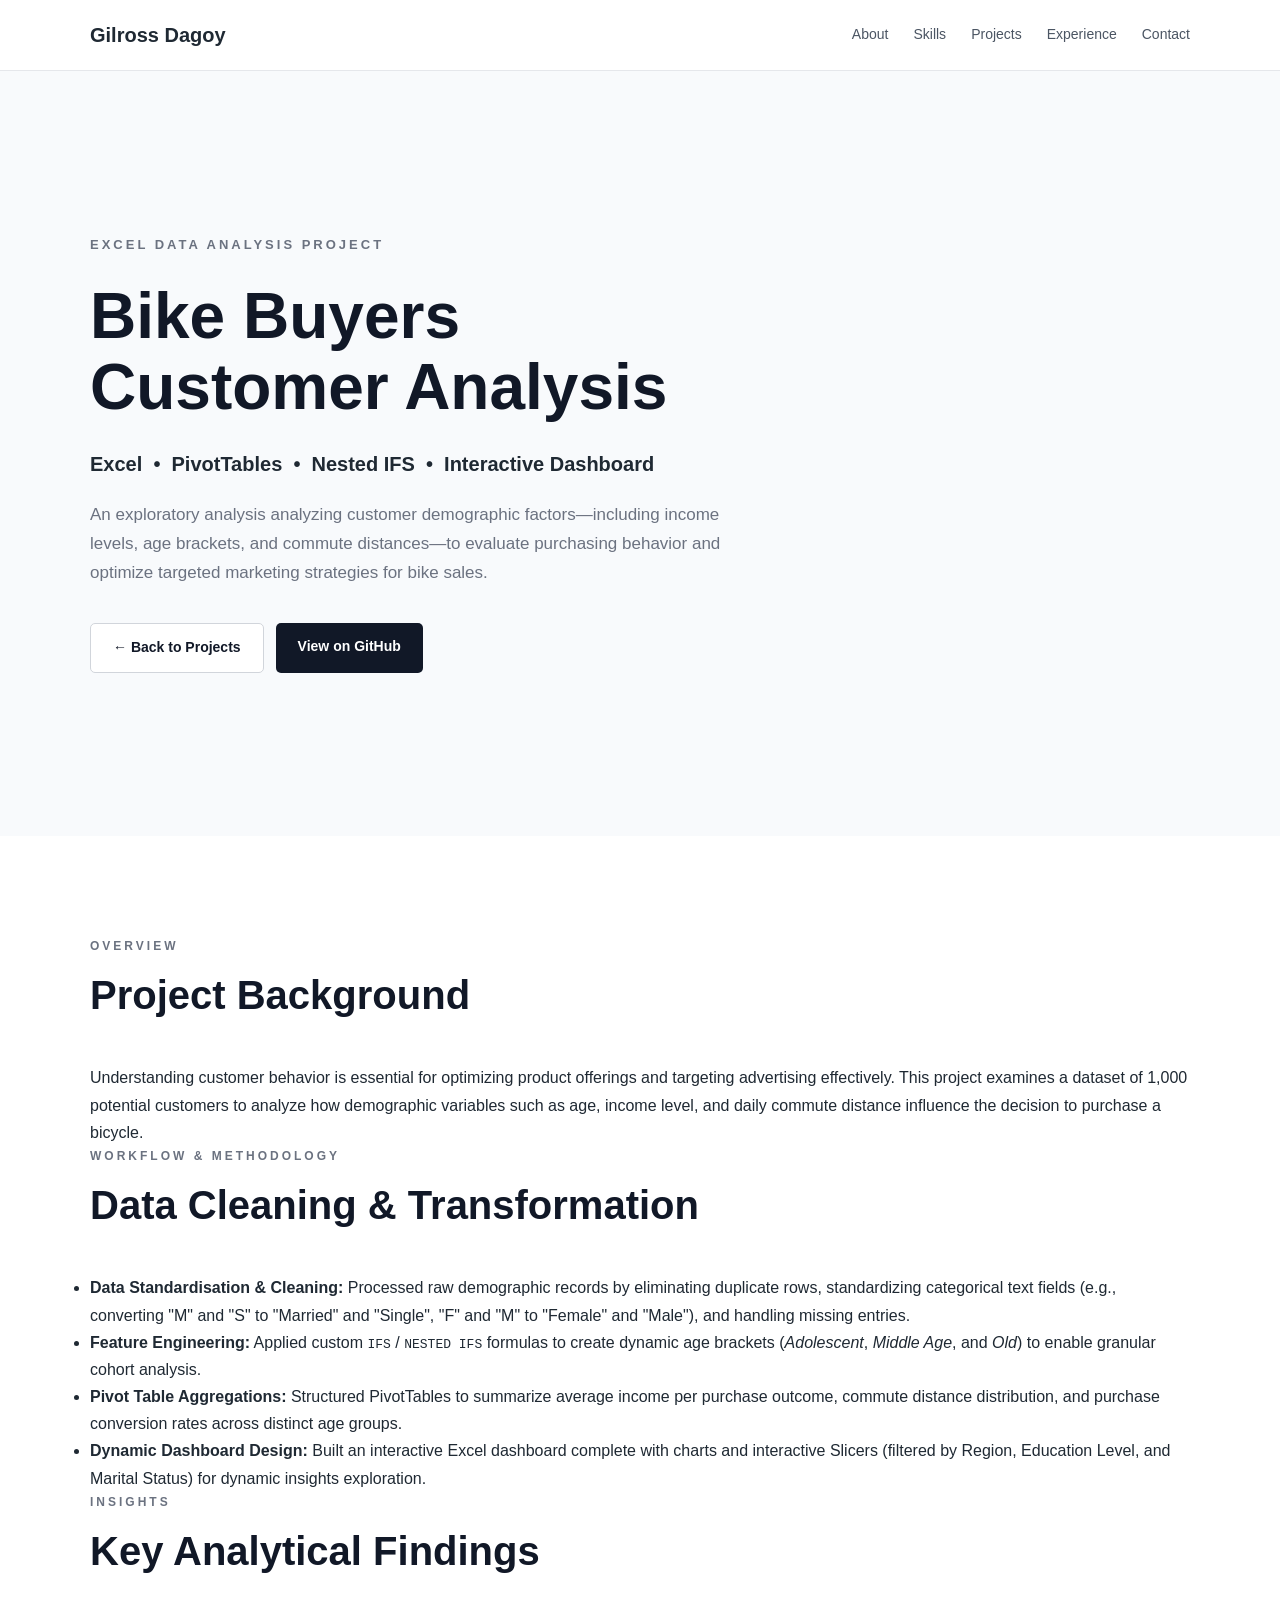
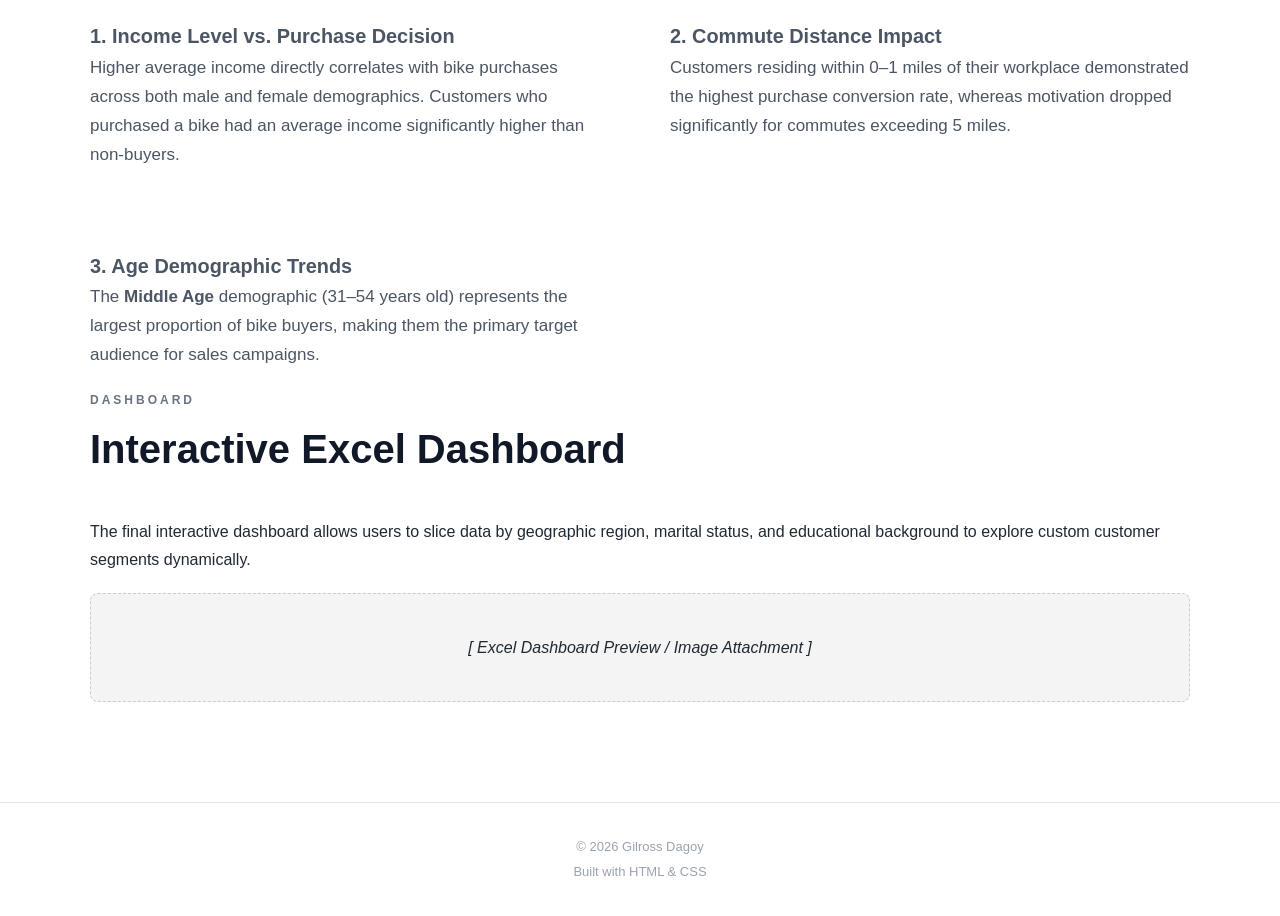
==== projects/bike-buyers-analysis.html @ 8c6fba1f "Add bike buyers analysis project HTML file This HTML file presents a comprehensive analysis of bike " ====
<!DOCTYPE html>
<html lang="en">

<head>
    <meta charset="UTF-8">
    <meta name="viewport" content="width=device-width, initial-scale=1.0">
    <meta name="description" content="Bike Buyers Customer Analysis Project by Gilross Dagoy - Excel Data Analytics Portfolio">
    <title>Bike Buyers Customer Analysis | Gilross Dagoy</title>
    <link rel="stylesheet" href="../style.css">
</head>

<body>

<!-- =========================
     NAVIGATION
========================= -->
<nav>
    <div class="nav-container">
        <a href="../index.html" class="logo">
            Gilross Dagoy
        </a>
        <div class="nav-links">
            <a href="../index.html#about">About</a>
            <a href="../index.html#skills">Skills</a>
            <a href="../index.html#projects">Projects</a>
            <a href="../index.html#experience">Experience</a>
            <a href="../index.html#contact">Contact</a>
        </div>
    </div>
</nav>

<!-- =========================
     PROJECT HEADER
========================= -->
<header class="hero">
    <div class="hero-content">
        <p class="eyebrow">EXCEL DATA ANALYSIS PROJECT</p>
        <h1>Bike Buyers <span>Customer Analysis</span></h1>
        <p class="hero-subtitle">Excel &nbsp;•&nbsp; PivotTables &nbsp;•&nbsp; Nested IFS &nbsp;•&nbsp; Interactive Dashboard</p>
        <p class="hero-description">
            An exploratory analysis analyzing customer demographic factors—including income levels, age brackets, and commute distances—to evaluate purchasing behavior and optimize targeted marketing strategies for bike sales.
        </p>
        <div class="hero-buttons">
            <a href="../index.html#projects" class="btn secondary-btn">← Back to Projects</a>
            <a href="https://github.com/gilrossd/portfolio" target="_blank" class="btn primary-btn">View on GitHub</a>
        </div>
    </div>
</header>

<!-- =========================
     PROJECT DETAILS
========================= -->
<section id="project-details">
    <div class="container">

        <!-- Overview Section -->
        <div class="detail-block">
            <p class="section-label">OVERVIEW</p>
            <h2>Project Background</h2>
            <p>
                Understanding customer behavior is essential for optimizing product offerings and targeting advertising effectively. This project examines a dataset of 1,000 potential customers to analyze how demographic variables such as age, income level, and daily commute distance influence the decision to purchase a bicycle.
            </p>
        </div>

        <!-- Technical Process Section -->
        <div class="detail-block">
            <p class="section-label">WORKFLOW & METHODOLOGY</p>
            <h2>Data Cleaning & Transformation</h2>
            <ul>
                <li><strong>Data Standardisation & Cleaning:</strong> Processed raw demographic records by eliminating duplicate rows, standardizing categorical text fields (e.g., converting "M" and "S" to "Married" and "Single", "F" and "M" to "Female" and "Male"), and handling missing entries.</li>
                <li><strong>Feature Engineering:</strong> Applied custom <code>IFS</code> / <code>NESTED IFS</code> formulas to create dynamic age brackets (<em>Adolescent</em>, <em>Middle Age</em>, and <em>Old</em>) to enable granular cohort analysis.</li>
                <li><strong>Pivot Table Aggregations:</strong> Structured PivotTables to summarize average income per purchase outcome, commute distance distribution, and purchase conversion rates across distinct age groups.</li>
                <li><strong>Dynamic Dashboard Design:</strong> Built an interactive Excel dashboard complete with charts and interactive Slicers (filtered by Region, Education Level, and Marital Status) for dynamic insights exploration.</li>
            </ul>
        </div>

        <!-- Key Findings Section -->
        <div class="detail-block">
            <p class="section-label">INSIGHTS</p>
            <h2>Key Analytical Findings</h2>
            <div class="about-grid">
                <div>
                    <h3>1. Income Level vs. Purchase Decision</h3>
                    <p>
                        Higher average income directly correlates with bike purchases across both male and female demographics. Customers who purchased a bike had an average income significantly higher than non-buyers.
                    </p>
                </div>
                <div>
                    <h3>2. Commute Distance Impact</h3>
                    <p>
                        Customers residing within 0–1 miles of their workplace demonstrated the highest purchase conversion rate, whereas motivation dropped significantly for commutes exceeding 5 miles.
                    </p>
                </div>
                <div>
                    <h3>3. Age Demographic Trends</h3>
                    <p>
                        The <strong>Middle Age</strong> demographic (31–54 years old) represents the largest proportion of bike buyers, making them the primary target audience for sales campaigns.
                    </p>
                </div>
            </div>
        </div>

        <!-- Visual / Deliverables Placeholder -->
        <div class="detail-block">
            <p class="section-label">DASHBOARD</p>
            <h2>Interactive Excel Dashboard</h2>
            <p>
                The final interactive dashboard allows users to slice data by geographic region, marital status, and educational background to explore custom customer segments dynamically.
            </p>
            <!-- You can replace this image placeholder with an actual screenshot of your Excel dashboard -->
            <div class="dashboard-preview-placeholder" style="background: #f4f4f5; padding: 40px; border-radius: 8px; text-align: center; border: 1px dashed #ccc; margin-top: 20px;">
                <p><em>[ Excel Dashboard Preview / Image Attachment ]</em></p>
            </div>
        </div>

    </div>
</section>

<!-- =========================
     FOOTER
========================= -->
<footer>
    <p>© 2026 Gilross Dagoy</p>
    <p>Built with HTML & CSS</p>
</footer>

</body>
</html>
---- style.css ----
/* =========================================
   GLOBAL
========================================= */

* {
    margin: 0;
    padding: 0;
    box-sizing: border-box;
}

html {
    scroll-behavior: smooth;
}

body {
    font-family:
        Arial,
        Helvetica,
        sans-serif;

    line-height: 1.7;

    color: #1f2933;

    background: #ffffff;
}

a {
    color: inherit;
}

.container {
    width: 90%;

    max-width: 1100px;

    margin: auto;
}

section {
    padding: 100px 0;
}



/* =========================================
   NAVIGATION
========================================= */

nav {
    position: sticky;

    top: 0;

    z-index: 1000;

    background: #ffffff;

    border-bottom: 1px solid #e5e7eb;
}

.nav-container {
    width: 90%;

    max-width: 1100px;

    margin: auto;

    min-height: 70px;

    display: flex;

    align-items: center;

    justify-content: space-between;
}

.logo {
    font-size: 20px;

    font-weight: bold;

    text-decoration: none;
}

.nav-links {
    display: flex;

    gap: 25px;
}

.nav-links a {
    text-decoration: none;

    font-size: 14px;

    color: #4b5563;
}

.nav-links a:hover {
    color: #111827;
}



/* =========================================
   HERO
========================================= */

.hero {
    min-height: 85vh;

    display: flex;

    align-items: center;

    background: #f8fafc;
}

.hero-content {
    width: 90%;

    max-width: 1100px;

    margin: auto;
}

.eyebrow {
    font-size: 13px;

    letter-spacing: 3px;

    font-weight: bold;

    color: #6b7280;

    margin-bottom: 25px;
}

.hero h1 {
    font-size: 64px;

    line-height: 1.1;

    max-width: 850px;

    color: #111827;
}

.hero h1 span {
    display: block;
}

.hero-subtitle {
    margin-top: 25px;

    font-size: 20px;

    font-weight: bold;
}

.hero-description {
    max-width: 650px;

    margin-top: 20px;

    color: #6b7280;

    font-size: 17px;
}

.hero-buttons {
    margin-top: 35px;

    display: flex;

    gap: 12px;
}

.btn {
    display: inline-block;

    padding: 12px 22px;

    border-radius: 5px;

    text-decoration: none;

    font-size: 14px;

    font-weight: bold;
}

.primary-btn {
    background: #111827;

    color: white;
}

.secondary-btn {
    background: white;

    color: #111827;

    border: 1px solid #d1d5db;
}



/* =========================================
   SECTION HEADINGS
========================================= */

.section-label {
    font-size: 12px;

    letter-spacing: 3px;

    font-weight: bold;

    color: #6b7280;

    margin-bottom: 15px;
}

section h2 {
    font-size: 40px;

    line-height: 1.2;

    color: #111827;

    margin-bottom: 45px;
}



/* =========================================
   ABOUT
========================================= */

.about-grid {
    display: grid;

    grid-template-columns:
        repeat(2, 1fr);

    gap: 60px;

    font-size: 17px;

    color: #4b5563;
}

.about-grid p {
    margin-bottom: 20px;
}



/* =========================================
   LIGHT SECTION
========================================= */

.light-section {
    background: #f8fafc;
}



/* =========================================
   SKILLS
========================================= */

.skills-grid {
    display: grid;

    grid-template-columns:
        repeat(3, 1fr);

    gap: 25px;
}

.skill-card {
    background: white;

    border: 1px solid #e5e7eb;

    border-radius: 8px;

    padding: 35px;
}

.skill-number {
    font-size: 13px;

    color: #9ca3af;

    margin-bottom: 15px;
}

.skill-card h3 {
    font-size: 24px;

    margin-bottom: 20px;

    color: #111827;
}

.skill-card ul {
    list-style: none;
}

.skill-card li {
    margin-bottom: 8px;

    color: #6b7280;
}



/* =========================================
   PROJECTS
========================================= */

.project-card {
    background: #ffffff;

    border: 1px solid #e5e7eb;

    border-radius: 8px;

    margin-bottom: 25px;

    padding: 45px;

    transition: transform 0.2s ease;
}

.project-card:hover {
    transform: translateY(-3px);
}

.featured-project {
    border-left: 5px solid #111827;
}

.project-number {
    font-size: 12px;

    letter-spacing: 2px;

    font-weight: bold;

    color: #6b7280;
}

.project-content h3 {
    font-size: 30px;

    margin: 10px 0;

    color: #111827;
}

.project-tools {
    font-weight: bold;

    color: #6b7280;

    margin-bottom: 20px;
}

.project-content > p {
    max-width: 750px;
}

.project-tags {
    display: flex;

    flex-wrap: wrap;

    gap: 8px;

    margin: 25px 0;
}

.project-tags span {
    background: #f3f4f6;

    padding: 6px 10px;

    border-radius: 4px;

    font-size: 12px;

    color: #4b5563;
}

.project-link {
    display: inline-block;

    margin-top: 10px;

    font-weight: bold;

    text-decoration: none;
}

.project-link:hover {
    text-decoration: underline;
}



/* =========================================
   EXPERIENCE
========================================= */

.experience-card {
    background: white;

    border: 1px solid #e5e7eb;

    border-radius: 8px;

    padding: 45px;
}

.experience-header h3 {
    font-size: 28px;

    color: #111827;
}

.experience-header p {
    color: #6b7280;

    margin-top: 5px;
}

.experience-content {
    margin-top: 30px;
}

.experience-content ul {
    padding-left: 20px;
}

.experience-content li {
    margin-bottom: 12px;

    color: #4b5563;
}



/* =========================================
   CONTACT
========================================= */

.contact-section {
    text-align: center;
}

.contact-section > p {
    color: #6b7280;

    max-width: 600px;

    margin: 0 auto 30px;
}

.contact-links {
    display: flex;

    justify-content: center;

    gap: 25px;

    flex-wrap: wrap;
}

.contact-links a {
    font-weight: bold;

    text-decoration: none;
}

.contact-links a:hover {
    text-decoration: underline;
}



/* =========================================
   FOOTER
========================================= */

footer {
    border-top: 1px solid #e5e7eb;

    padding: 30px;

    text-align: center;

    color: #9ca3af;

    font-size: 13px;
}

footer p {
    margin: 3px;
}



/* =========================================
   PROJECT PAGE
========================================= */

.project-page-hero {
    background: #f8fafc;

    padding: 100px 0;
}

.project-page-hero h1 {
    font-size: 52px;

    line-height: 1.15;

    max-width: 850px;

    margin-bottom: 20px;
}

.project-page-description {
    max-width: 750px;

    color: #6b7280;

    font-size: 18px;
}

.project-page-content {
    max-width: 900px;

    margin: auto;

    width: 90%;

    padding: 80px 0;
}

.project-page-content h2 {
    font-size: 30px;

    margin-top: 50px;

    margin-bottom: 20px;
}

.project-page-content p {
    color: #4b5563;

    margin-bottom: 18px;
}

.project-page-content ul {
    margin-left: 25px;

    margin-bottom: 25px;
}

.project-page-content li {
    margin-bottom: 8px;
}

.project-meta {
    display: grid;

    grid-template-columns:
        repeat(3, 1fr);

    gap: 20px;

    margin: 40px 0;
}

.meta-card {
    background: #f8fafc;

    padding: 25px;

    border-radius: 6px;
}

.meta-card strong {
    display: block;

    margin-bottom: 5px;

    color: #111827;
}

.meta-card span {
    color: #6b7280;
}



/* =========================================
   RESPONSIVE
========================================= */

@media (max-width: 800px) {

    .nav-container {
        flex-direction: column;

        padding: 18px 0;

        gap: 15px;
    }

    .nav-links {
        gap: 12px;

        flex-wrap: wrap;

        justify-content: center;
    }

    .hero h1 {
        font-size: 45px;
    }

    .about-grid {
        grid-template-columns: 1fr;

        gap: 20px;
    }

    .skills-grid {
        grid-template-columns: 1fr;
    }

    .project-page-hero h1 {
        font-size: 40px;
    }

    .project-meta {
        grid-template-columns: 1fr;
    }

}


@media (max-width: 500px) {

    section {
        padding: 70px 0;
    }

    .hero {
        min-height: 80vh;
    }

    .hero h1 {
        font-size: 38px;
    }

    .hero-buttons {
        flex-direction: column;

        align-items: flex-start;
    }

    .project-card,
    .experience-card {
        padding: 30px 25px;
    }

}

.project-image {
    display: block;

    width: 100%;

    max-width: 1000px;

    height: auto;

    margin: 30px auto;

    border: 1px solid #e5e7eb;

    border-radius: 8px;
}
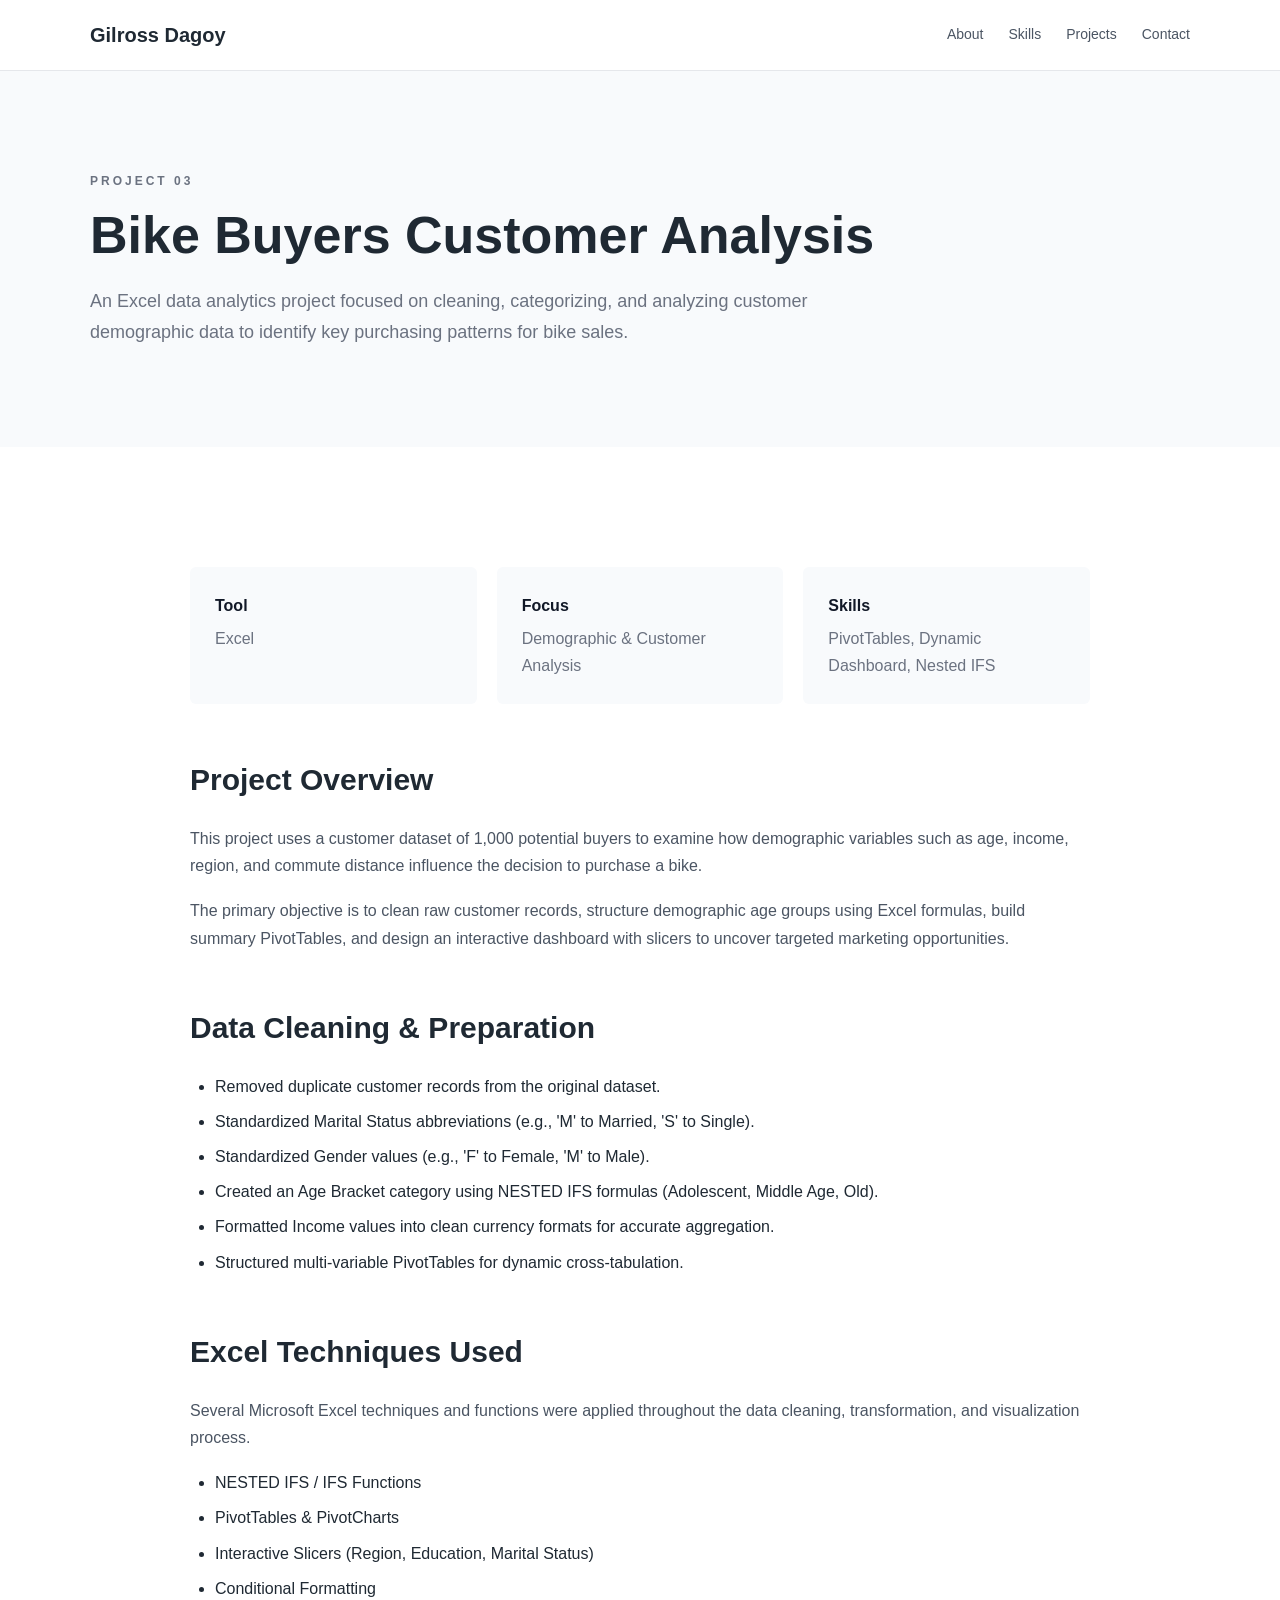
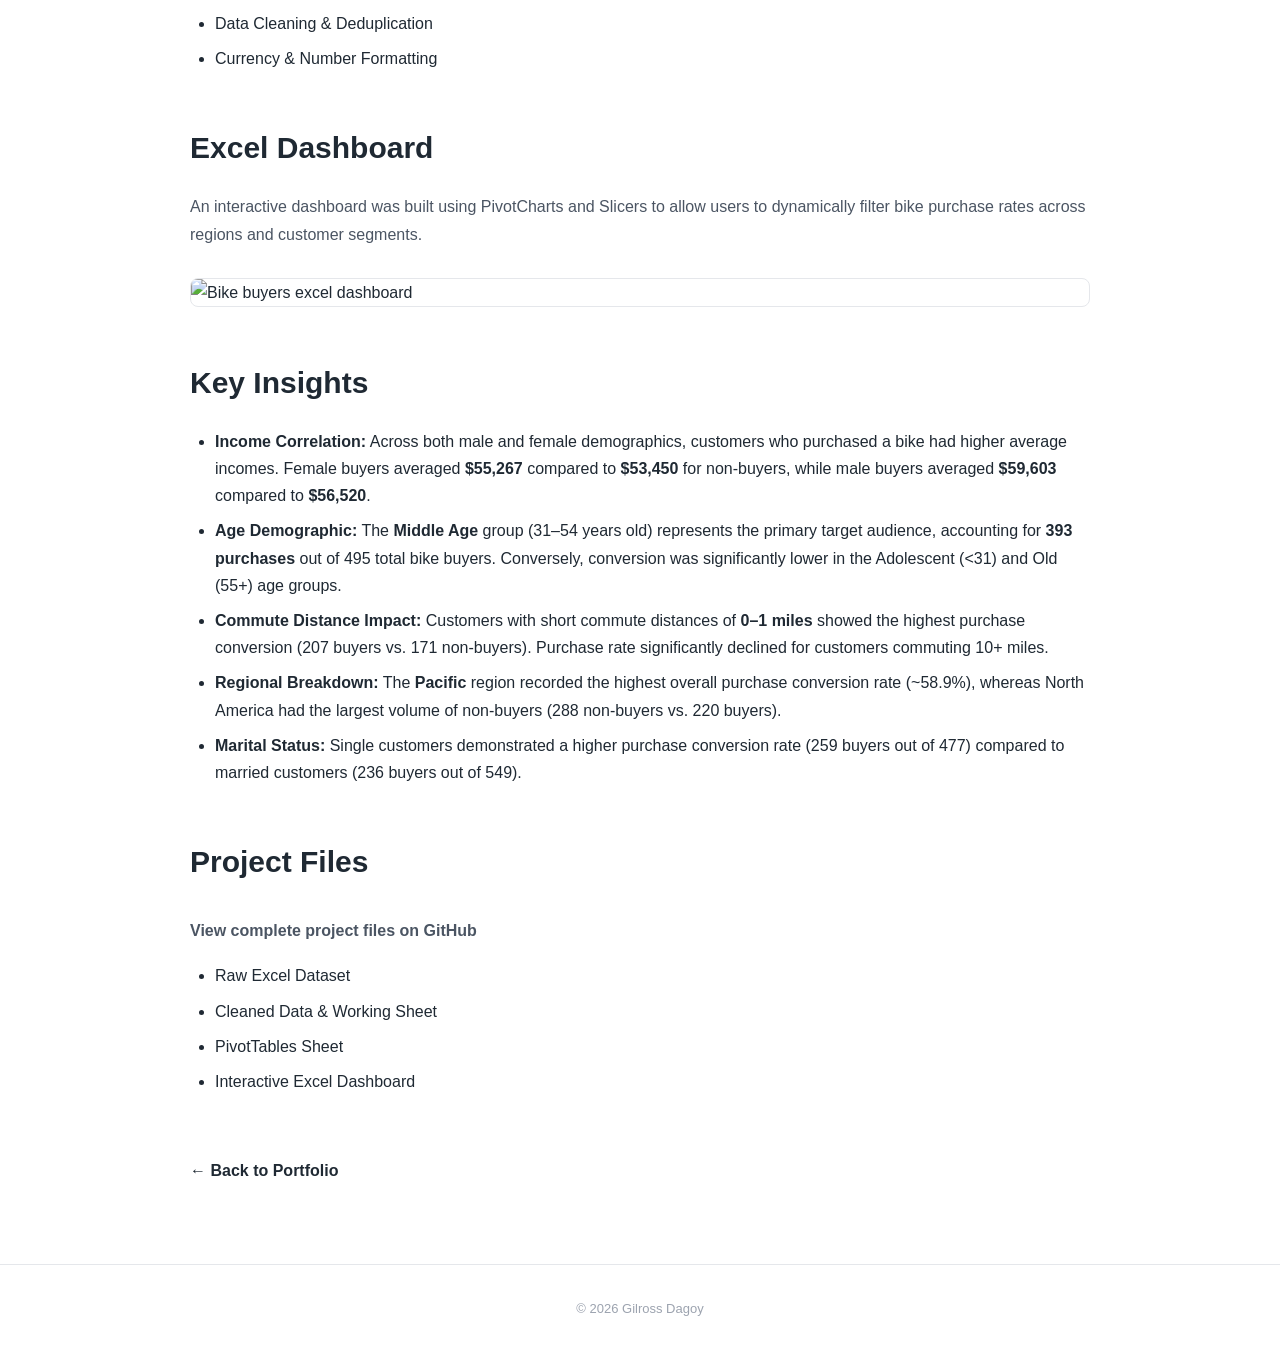
==== commit 7f7dd060: "Refactor bike buyers analysis HTML structure" ====
--- a/projects/bike-buyers-analysis.html
+++ b/projects/bike-buyers-analysis.html
@@ -2,127 +2,352 @@
 <html lang="en">
 
 <head>
+
     <meta charset="UTF-8">
-    <meta name="viewport" content="width=device-width, initial-scale=1.0">
-    <meta name="description" content="Bike Buyers Customer Analysis Project by Gilross Dagoy - Excel Data Analytics Portfolio">
+
+    <meta name="viewport"
+          content="width=device-width, initial-scale=1.0">
+
     <title>Bike Buyers Customer Analysis | Gilross Dagoy</title>
+
     <link rel="stylesheet" href="../style.css">
+
 </head>
 
+
 <body>
 
-<!-- =========================
-     NAVIGATION
-========================= -->
+
 <nav>
+
     <div class="nav-container">
+
         <a href="../index.html" class="logo">
             Gilross Dagoy
         </a>
+
         <div class="nav-links">
-            <a href="../index.html#about">About</a>
-            <a href="../index.html#skills">Skills</a>
-            <a href="../index.html#projects">Projects</a>
-            <a href="../index.html#experience">Experience</a>
-            <a href="../index.html#contact">Contact</a>
+
+            <a href="../index.html#about">
+                About
+            </a>
+
+            <a href="../index.html#skills">
+                Skills
+            </a>
+
+            <a href="../index.html#projects">
+                Projects
+            </a>
+
+            <a href="../index.html#contact">
+                Contact
+            </a>
+
         </div>
+
     </div>
+
 </nav>
 
-<!-- =========================
-     PROJECT HEADER
-========================= -->
-<header class="hero">
-    <div class="hero-content">
-        <p class="eyebrow">EXCEL DATA ANALYSIS PROJECT</p>
-        <h1>Bike Buyers <span>Customer Analysis</span></h1>
-        <p class="hero-subtitle">Excel &nbsp;•&nbsp; PivotTables &nbsp;•&nbsp; Nested IFS &nbsp;•&nbsp; Interactive Dashboard</p>
-        <p class="hero-description">
-            An exploratory analysis analyzing customer demographic factors—including income levels, age brackets, and commute distances—to evaluate purchasing behavior and optimize targeted marketing strategies for bike sales.
+
+
+<header class="project-page-hero">
+
+    <div class="container">
+
+        <p class="section-label">
+            PROJECT 03
         </p>
-        <div class="hero-buttons">
-            <a href="../index.html#projects" class="btn secondary-btn">← Back to Projects</a>
-            <a href="https://github.com/gilrossd/portfolio" target="_blank" class="btn primary-btn">View on GitHub</a>
+
+        <h1>
+            Bike Buyers Customer Analysis
+        </h1>
+
+        <p class="project-page-description">
+
+            An Excel data analytics project focused on cleaning,
+            categorizing, and analyzing customer demographic data
+            to identify key purchasing patterns for bike sales.
+
+        </p>
+
+    </div>
+
+</header>
+
+
+
+<main class="project-page-content">
+
+
+    <!-- META -->
+
+    <div class="project-meta">
+
+        <div class="meta-card">
+
+            <strong>Tool</strong>
+
+            <span>
+                Excel
+            </span>
+
         </div>
+
+
+        <div class="meta-card">
+
+            <strong>Focus</strong>
+
+            <span>
+                Demographic & Customer Analysis
+            </span>
+
+        </div>
+
+
+        <div class="meta-card">
+
+            <strong>Skills</strong>
+
+            <span>
+                PivotTables, Dynamic Dashboard, Nested IFS
+            </span>
+
+        </div>
+
     </div>
-</header>
-
-<!-- =========================
-     PROJECT DETAILS
-========================= -->
-<section id="project-details">
-    <div class="container">
-
-        <!-- Overview Section -->
-        <div class="detail-block">
-            <p class="section-label">OVERVIEW</p>
-            <h2>Project Background</h2>
-            <p>
-                Understanding customer behavior is essential for optimizing product offerings and targeting advertising effectively. This project examines a dataset of 1,000 potential customers to analyze how demographic variables such as age, income level, and daily commute distance influence the decision to purchase a bicycle.
-            </p>
-        </div>
-
-        <!-- Technical Process Section -->
-        <div class="detail-block">
-            <p class="section-label">WORKFLOW & METHODOLOGY</p>
-            <h2>Data Cleaning & Transformation</h2>
-            <ul>
-                <li><strong>Data Standardisation & Cleaning:</strong> Processed raw demographic records by eliminating duplicate rows, standardizing categorical text fields (e.g., converting "M" and "S" to "Married" and "Single", "F" and "M" to "Female" and "Male"), and handling missing entries.</li>
-                <li><strong>Feature Engineering:</strong> Applied custom <code>IFS</code> / <code>NESTED IFS</code> formulas to create dynamic age brackets (<em>Adolescent</em>, <em>Middle Age</em>, and <em>Old</em>) to enable granular cohort analysis.</li>
-                <li><strong>Pivot Table Aggregations:</strong> Structured PivotTables to summarize average income per purchase outcome, commute distance distribution, and purchase conversion rates across distinct age groups.</li>
-                <li><strong>Dynamic Dashboard Design:</strong> Built an interactive Excel dashboard complete with charts and interactive Slicers (filtered by Region, Education Level, and Marital Status) for dynamic insights exploration.</li>
-            </ul>
-        </div>
-
-        <!-- Key Findings Section -->
-        <div class="detail-block">
-            <p class="section-label">INSIGHTS</p>
-            <h2>Key Analytical Findings</h2>
-            <div class="about-grid">
-                <div>
-                    <h3>1. Income Level vs. Purchase Decision</h3>
-                    <p>
-                        Higher average income directly correlates with bike purchases across both male and female demographics. Customers who purchased a bike had an average income significantly higher than non-buyers.
-                    </p>
-                </div>
-                <div>
-                    <h3>2. Commute Distance Impact</h3>
-                    <p>
-                        Customers residing within 0–1 miles of their workplace demonstrated the highest purchase conversion rate, whereas motivation dropped significantly for commutes exceeding 5 miles.
-                    </p>
-                </div>
-                <div>
-                    <h3>3. Age Demographic Trends</h3>
-                    <p>
-                        The <strong>Middle Age</strong> demographic (31–54 years old) represents the largest proportion of bike buyers, making them the primary target audience for sales campaigns.
-                    </p>
-                </div>
-            </div>
-        </div>
-
-        <!-- Visual / Deliverables Placeholder -->
-        <div class="detail-block">
-            <p class="section-label">DASHBOARD</p>
-            <h2>Interactive Excel Dashboard</h2>
-            <p>
-                The final interactive dashboard allows users to slice data by geographic region, marital status, and educational background to explore custom customer segments dynamically.
-            </p>
-            <!-- You can replace this image placeholder with an actual screenshot of your Excel dashboard -->
-            <div class="dashboard-preview-placeholder" style="background: #f4f4f5; padding: 40px; border-radius: 8px; text-align: center; border: 1px dashed #ccc; margin-top: 20px;">
-                <p><em>[ Excel Dashboard Preview / Image Attachment ]</em></p>
-            </div>
-        </div>
-
-    </div>
-</section>
-
-<!-- =========================
-     FOOTER
-========================= -->
+
+
+
+    <!-- OVERVIEW -->
+
+    <h2>
+        Project Overview
+    </h2>
+
+    <p>
+
+        This project uses a customer dataset of 1,000 potential buyers 
+        to examine how demographic variables such as age, income, region, 
+        and commute distance influence the decision to purchase a bike.
+
+    </p>
+
+    <p>
+
+        The primary objective is to clean raw customer records, structure 
+        demographic age groups using Excel formulas, build summary PivotTables, 
+        and design an interactive dashboard with slicers to uncover targeted 
+        marketing opportunities.
+
+    </p>
+
+
+
+    <!-- CLEANING & PREPARATION -->
+
+    <h2>
+        Data Cleaning & Preparation
+    </h2>
+
+    <ul>
+
+        <li>
+            Removed duplicate customer records from the original dataset.
+        </li>
+
+        <li>
+            Standardized Marital Status abbreviations (e.g., 'M' to Married, 'S' to Single).
+        </li>
+
+        <li>
+            Standardized Gender values (e.g., 'F' to Female, 'M' to Male).
+        </li>
+
+        <li>
+            Created an Age Bracket category using NESTED IFS formulas (Adolescent, Middle Age, Old).
+        </li>
+
+        <li>
+            Formatted Income values into clean currency formats for accurate aggregation.
+        </li>
+
+        <li>
+            Structured multi-variable PivotTables for dynamic cross-tabulation.
+        </li>
+
+    </ul>
+
+
+
+    <!-- EXCEL TECHNIQUES -->
+
+    <h2>
+        Excel Techniques Used
+    </h2>
+
+    <p>
+
+        Several Microsoft Excel techniques and functions were applied throughout 
+        the data cleaning, transformation, and visualization process.
+
+    </p>
+
+    <ul>
+
+        <li>
+            NESTED IFS / IFS Functions
+        </li>
+
+        <li>
+            PivotTables & PivotCharts
+        </li>
+
+        <li>
+            Interactive Slicers (Region, Education, Marital Status)
+        </li>
+
+        <li>
+            Conditional Formatting
+        </li>
+
+        <li>
+            Data Cleaning & Deduplication
+        </li>
+
+        <li>
+            Currency & Number Formatting
+        </li>
+
+    </ul>
+
+
+
+    <!-- DASHBOARD -->
+
+    <h2>
+        Excel Dashboard
+    </h2>
+
+    <p>
+
+        An interactive dashboard was built using PivotCharts and Slicers to allow 
+        users to dynamically filter bike purchase rates across regions and customer segments.
+
+    </p>
+
+    <img src="../image/bike-buyers-dashboard.png"
+         alt="Bike buyers excel dashboard"
+         class="project-image">
+
+
+
+    <!-- KEY INSIGHTS -->
+
+    <h2>
+        Key Insights
+    </h2>
+
+    <ul>
+
+        <li>
+            <strong>Income Correlation:</strong> Across both male and female demographics, 
+            customers who purchased a bike had higher average incomes. Female buyers averaged 
+            <strong>$55,267</strong> compared to <strong>$53,450</strong> for non-buyers, while male buyers averaged 
+            <strong>$59,603</strong> compared to <strong>$56,520</strong>.
+        </li>
+
+        <li>
+            <strong>Age Demographic:</strong> The <strong>Middle Age</strong> group (31–54 years old) represents 
+            the primary target audience, accounting for <strong>393 purchases</strong> out of 495 total bike buyers. 
+            Conversely, conversion was significantly lower in the Adolescent (&lt;31) and Old (55+) age groups.
+        </li>
+
+        <li>
+            <strong>Commute Distance Impact:</strong> Customers with short commute distances of <strong>0–1 miles</strong> 
+            showed the highest purchase conversion (207 buyers vs. 171 non-buyers). Purchase rate significantly 
+            declined for customers commuting 10+ miles.
+        </li>
+
+        <li>
+            <strong>Regional Breakdown:</strong> The <strong>Pacific</strong> region recorded the highest overall purchase 
+            conversion rate (~58.9%), whereas North America had the largest volume of non-buyers (288 non-buyers vs. 220 buyers).
+        </li>
+
+        <li>
+            <strong>Marital Status:</strong> Single customers demonstrated a higher purchase conversion rate (259 buyers out of 477) 
+            compared to married customers (236 buyers out of 549).
+        </li>
+
+    </ul>
+
+
+
+    <!-- PROJECT FILES -->
+
+    <h2>
+        Project Files
+    </h2>
+
+    <p>
+
+        <a href="https://github.com/gilrossd/portfolio/tree/main/projects/bike-buyers-analysis"
+           target="_blank"
+           class="project-link">
+
+            View complete project files on GitHub
+
+        </a>
+
+    </p>
+
+    <ul>
+
+        <li>
+            Raw Excel Dataset
+        </li>
+
+        <li>
+            Cleaned Data & Working Sheet
+        </li>
+
+        <li>
+            PivotTables Sheet
+        </li>
+
+        <li>
+            Interactive Excel Dashboard
+        </li>
+
+    </ul>
+
+
+    <br>
+
+
+    <a href="../index.html"
+       class="project-link">
+
+        ← Back to Portfolio
+
+    </a>
+
+
+</main>
+
+
+
 <footer>
-    <p>© 2026 Gilross Dagoy</p>
-    <p>Built with HTML & CSS</p>
+
+    <p>
+        © 2026 Gilross Dagoy
+    </p>
+
 </footer>
 
+
 </body>
+
 </html>
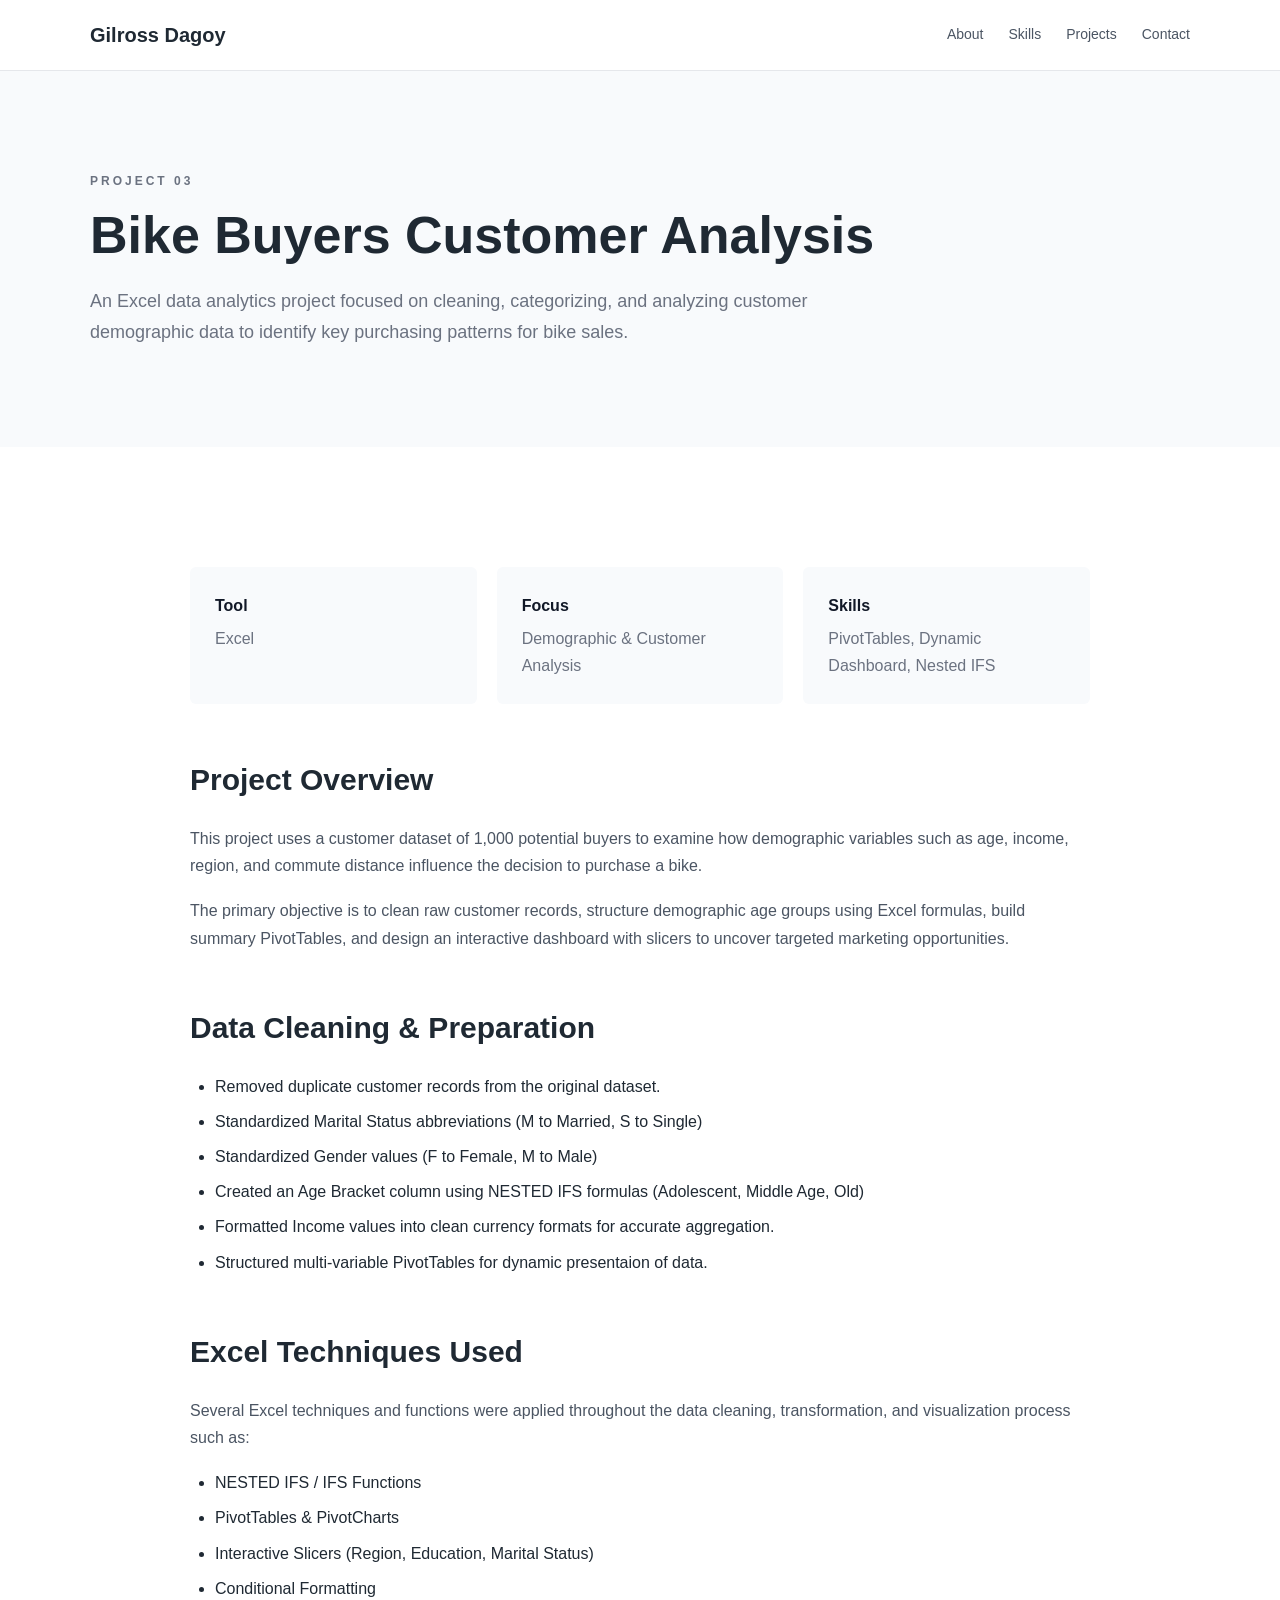
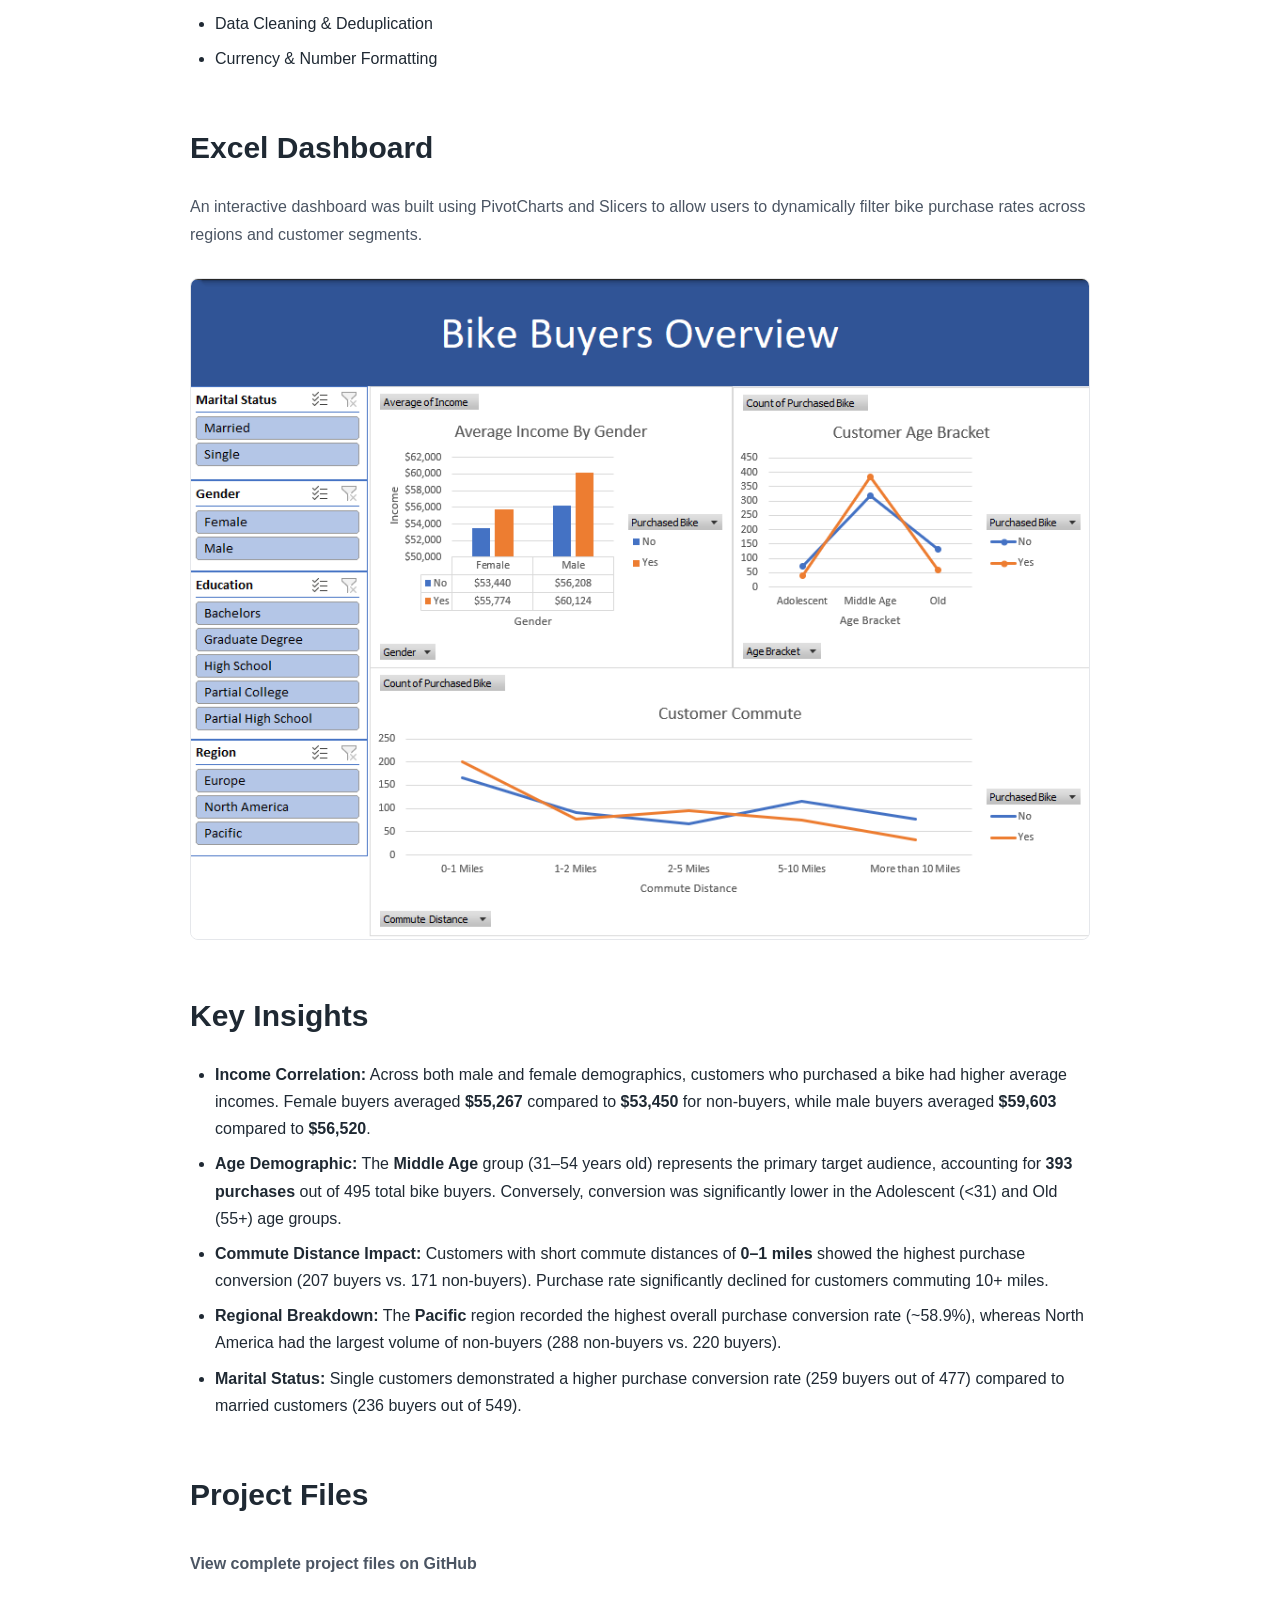
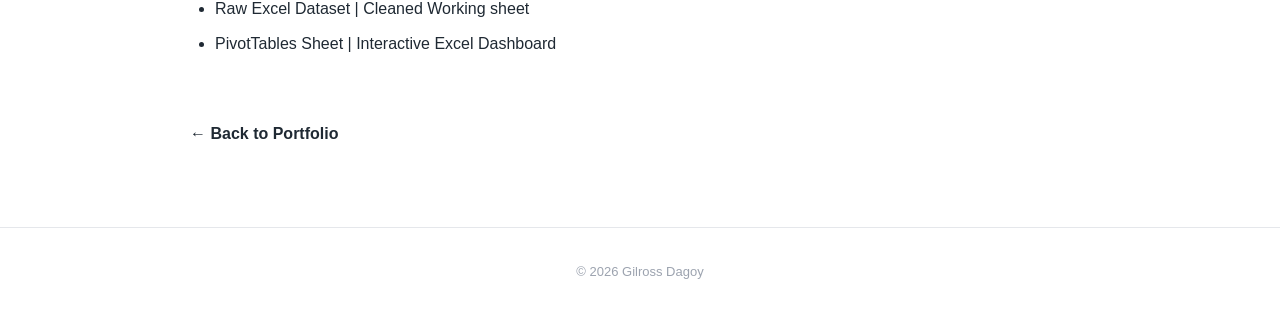
==== commit f7e829aa: "Update bike-buyers-analysis.html" ====
--- a/projects/bike-buyers-analysis.html
+++ b/projects/bike-buyers-analysis.html
@@ -159,15 +159,15 @@
         </li>
 
         <li>
-            Standardized Marital Status abbreviations (e.g., 'M' to Married, 'S' to Single).
-        </li>
-
-        <li>
-            Standardized Gender values (e.g., 'F' to Female, 'M' to Male).
-        </li>
-
-        <li>
-            Created an Age Bracket category using NESTED IFS formulas (Adolescent, Middle Age, Old).
+            Standardized Marital Status abbreviations (M to Married, S to Single)
+        </li>
+
+        <li>
+            Standardized Gender values (F to Female, M to Male)
+        </li>
+
+        <li>
+            Created an Age Bracket column using NESTED IFS formulas (Adolescent, Middle Age, Old)
         </li>
 
         <li>
@@ -175,7 +175,7 @@
         </li>
 
         <li>
-            Structured multi-variable PivotTables for dynamic cross-tabulation.
+            Structured multi-variable PivotTables for dynamic presentaion of data.
         </li>
 
     </ul>
@@ -190,8 +190,8 @@
 
     <p>
 
-        Several Microsoft Excel techniques and functions were applied throughout 
-        the data cleaning, transformation, and visualization process.
+        Several Excel techniques and functions were applied throughout 
+        the data cleaning, transformation, and visualization process such as:
 
     </p>
 
@@ -238,7 +238,7 @@
 
     </p>
 
-    <img src="../image/bike-buyers-dashboard.png"
+    <img src="../image/bike-buyers-analysis-dashboard.png"
          alt="Bike buyers excel dashboard"
          class="project-image">
 
@@ -293,7 +293,7 @@
 
     <p>
 
-        <a href="https://github.com/gilrossd/portfolio/tree/main/projects/bike-buyers-analysis"
+        <a href="https://github.com/gilrossd/portfolio/tree/main/projects/biker-buyers-analysis/project-file"
            target="_blank"
            class="project-link">
 
@@ -306,20 +306,13 @@
     <ul>
 
         <li>
-            Raw Excel Dataset
-        </li>
-
-        <li>
-            Cleaned Data & Working Sheet
-        </li>
-
-        <li>
-            PivotTables Sheet
-        </li>
-
-        <li>
-            Interactive Excel Dashboard
-        </li>
+            Raw Excel Dataset | Cleaned Working sheet 
+        </li>
+
+        <li>
+            PivotTables Sheet | Interactive Excel Dashboard
+        </li>
+
 
     </ul>
 
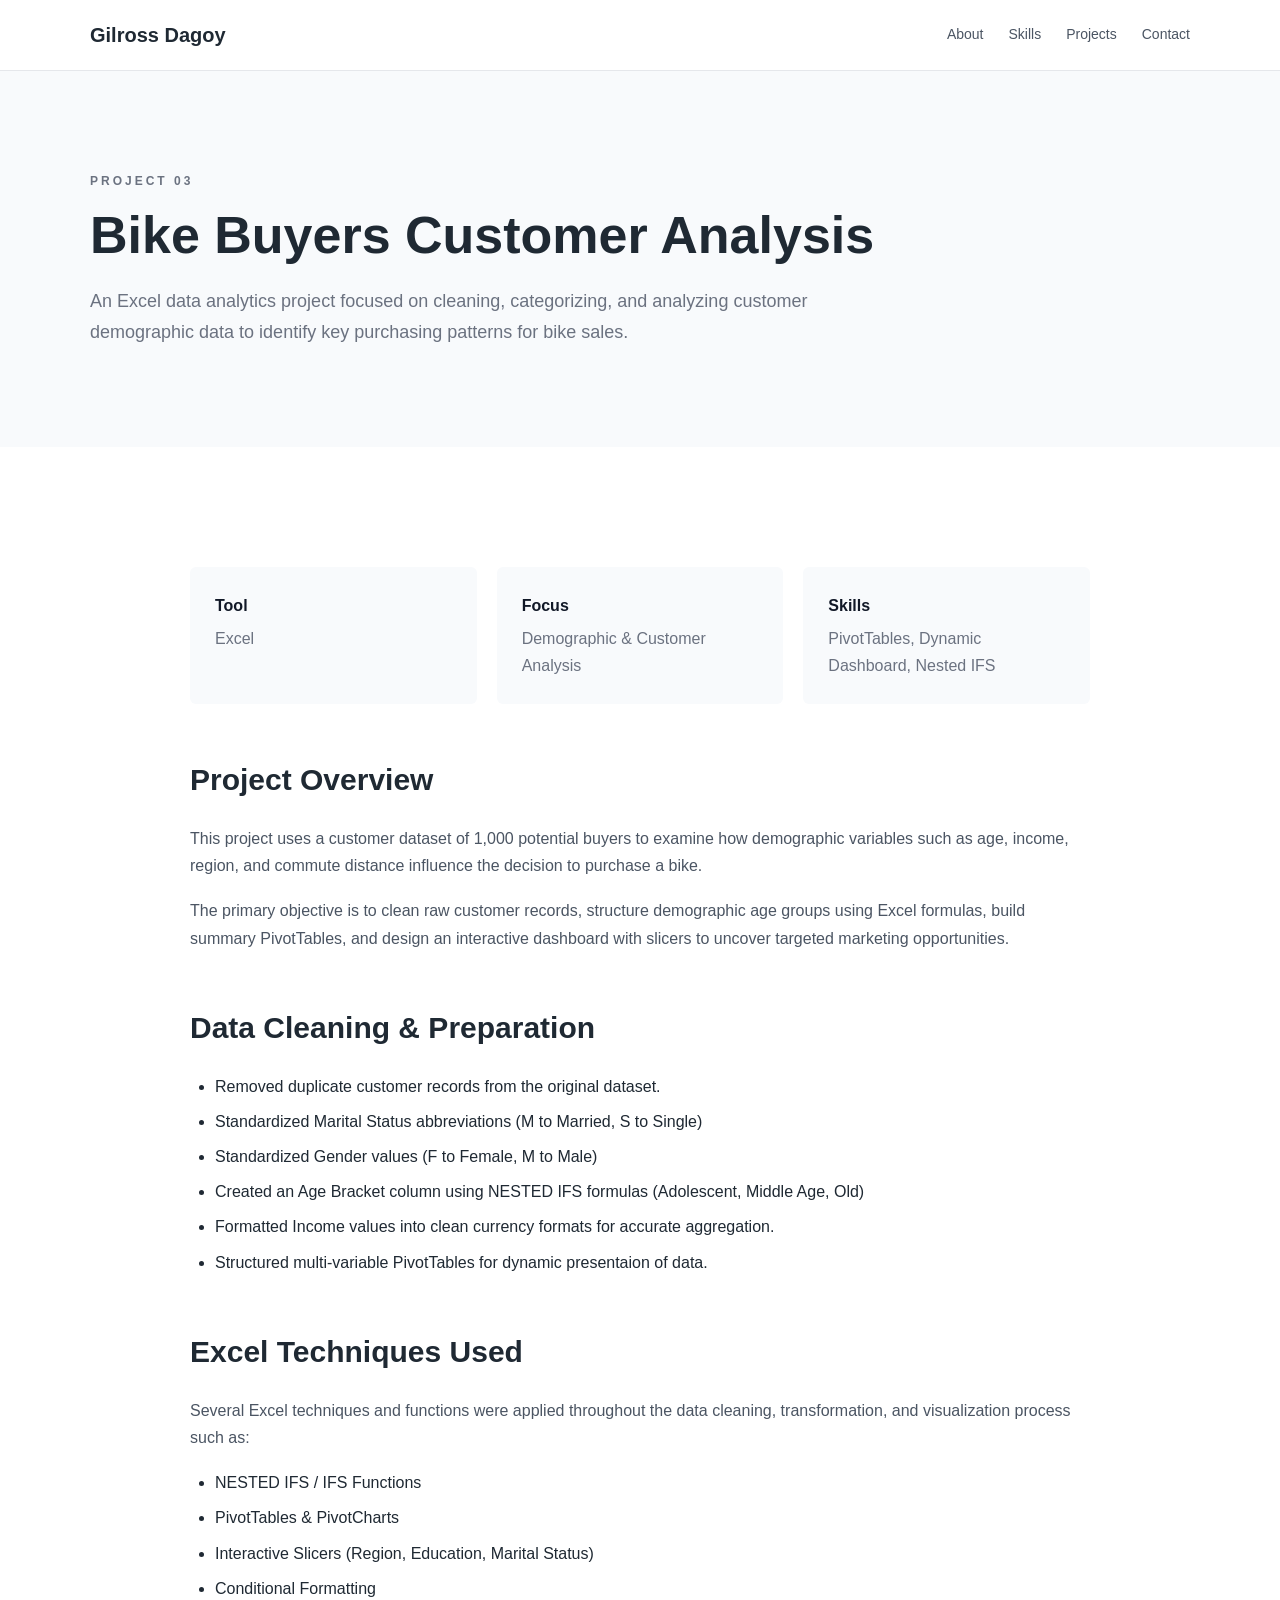
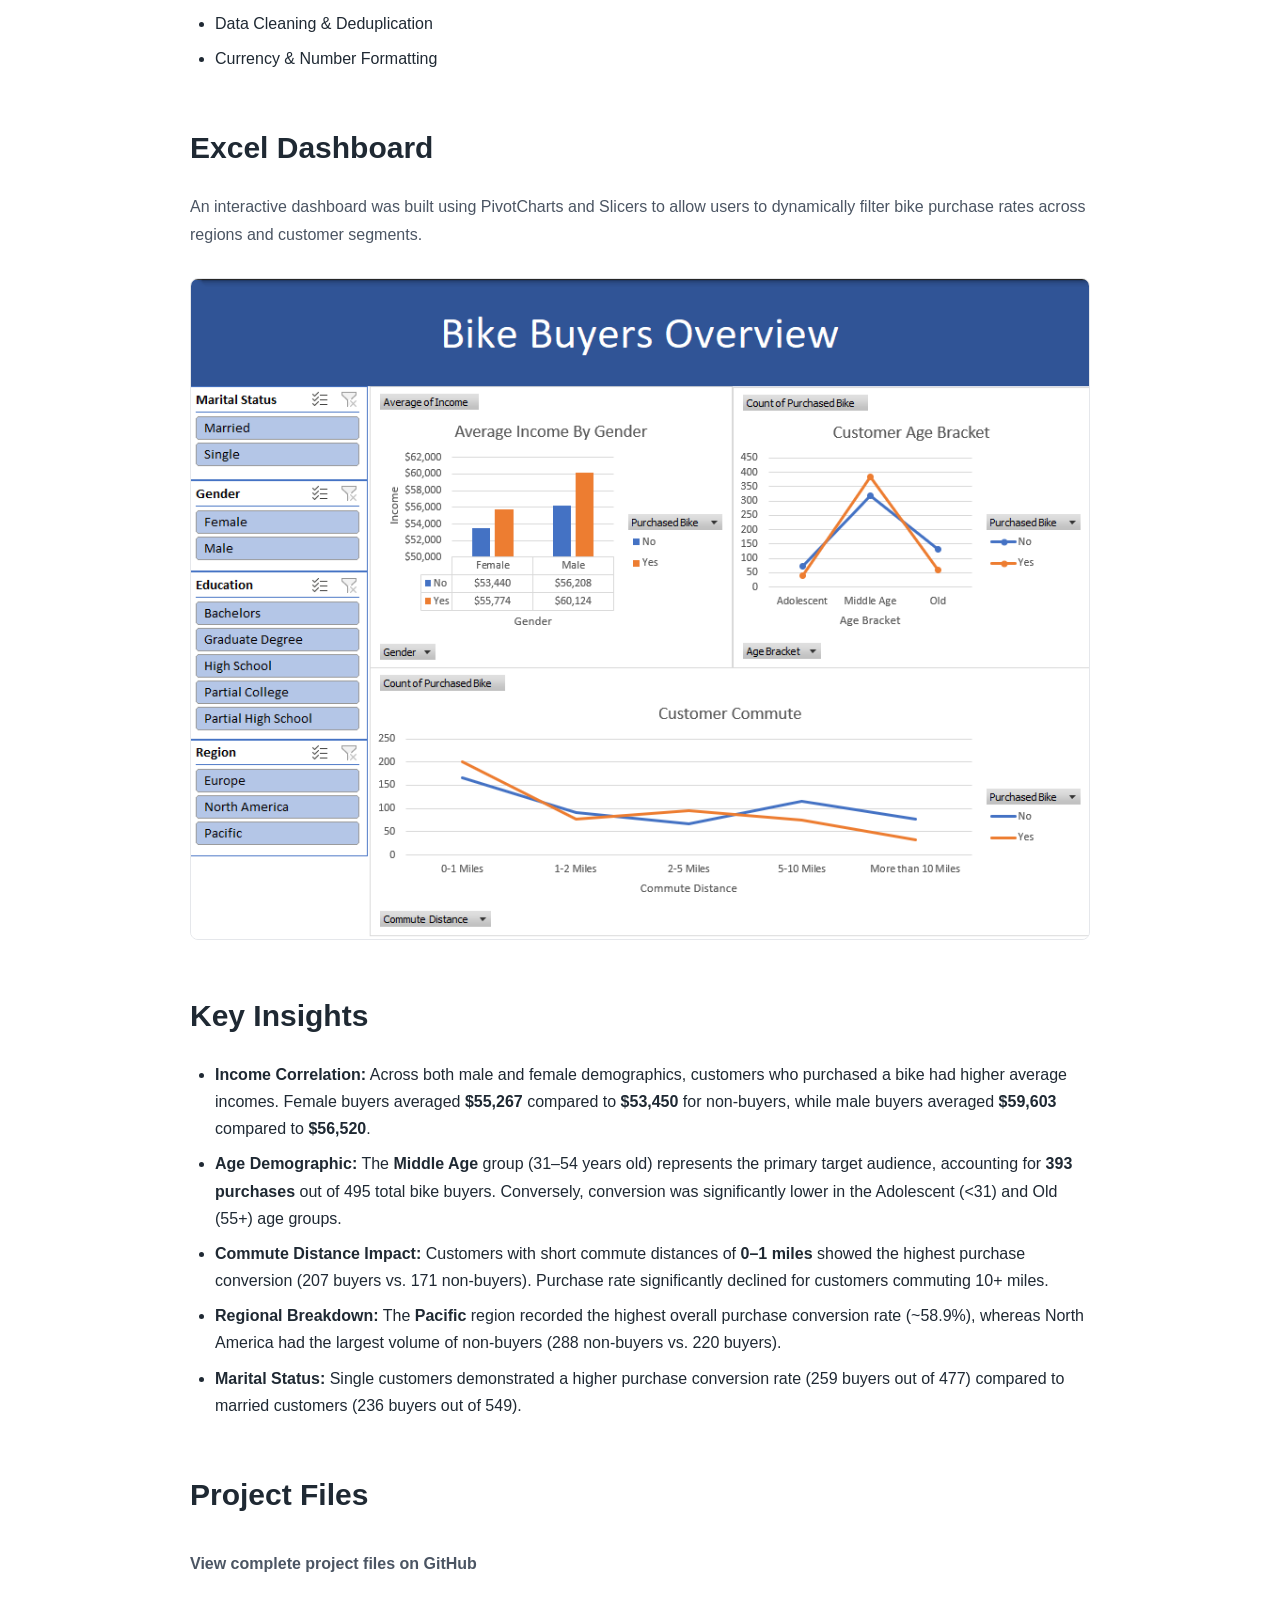
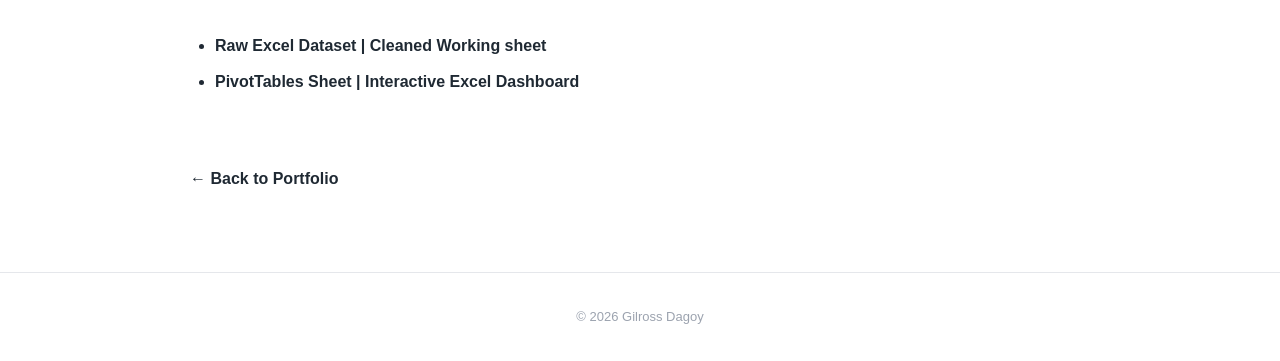
==== commit 94dad7a1: "Update bike-buyers-analysis.html" ====
--- a/projects/bike-buyers-analysis.html
+++ b/projects/bike-buyers-analysis.html
@@ -299,7 +299,7 @@
 
             View complete project files on GitHub
 
-        </a>
+        
 
     </p>
 
@@ -313,7 +313,8 @@
             PivotTables Sheet | Interactive Excel Dashboard
         </li>
 
-
+    </a>
+        
     </ul>
 
 
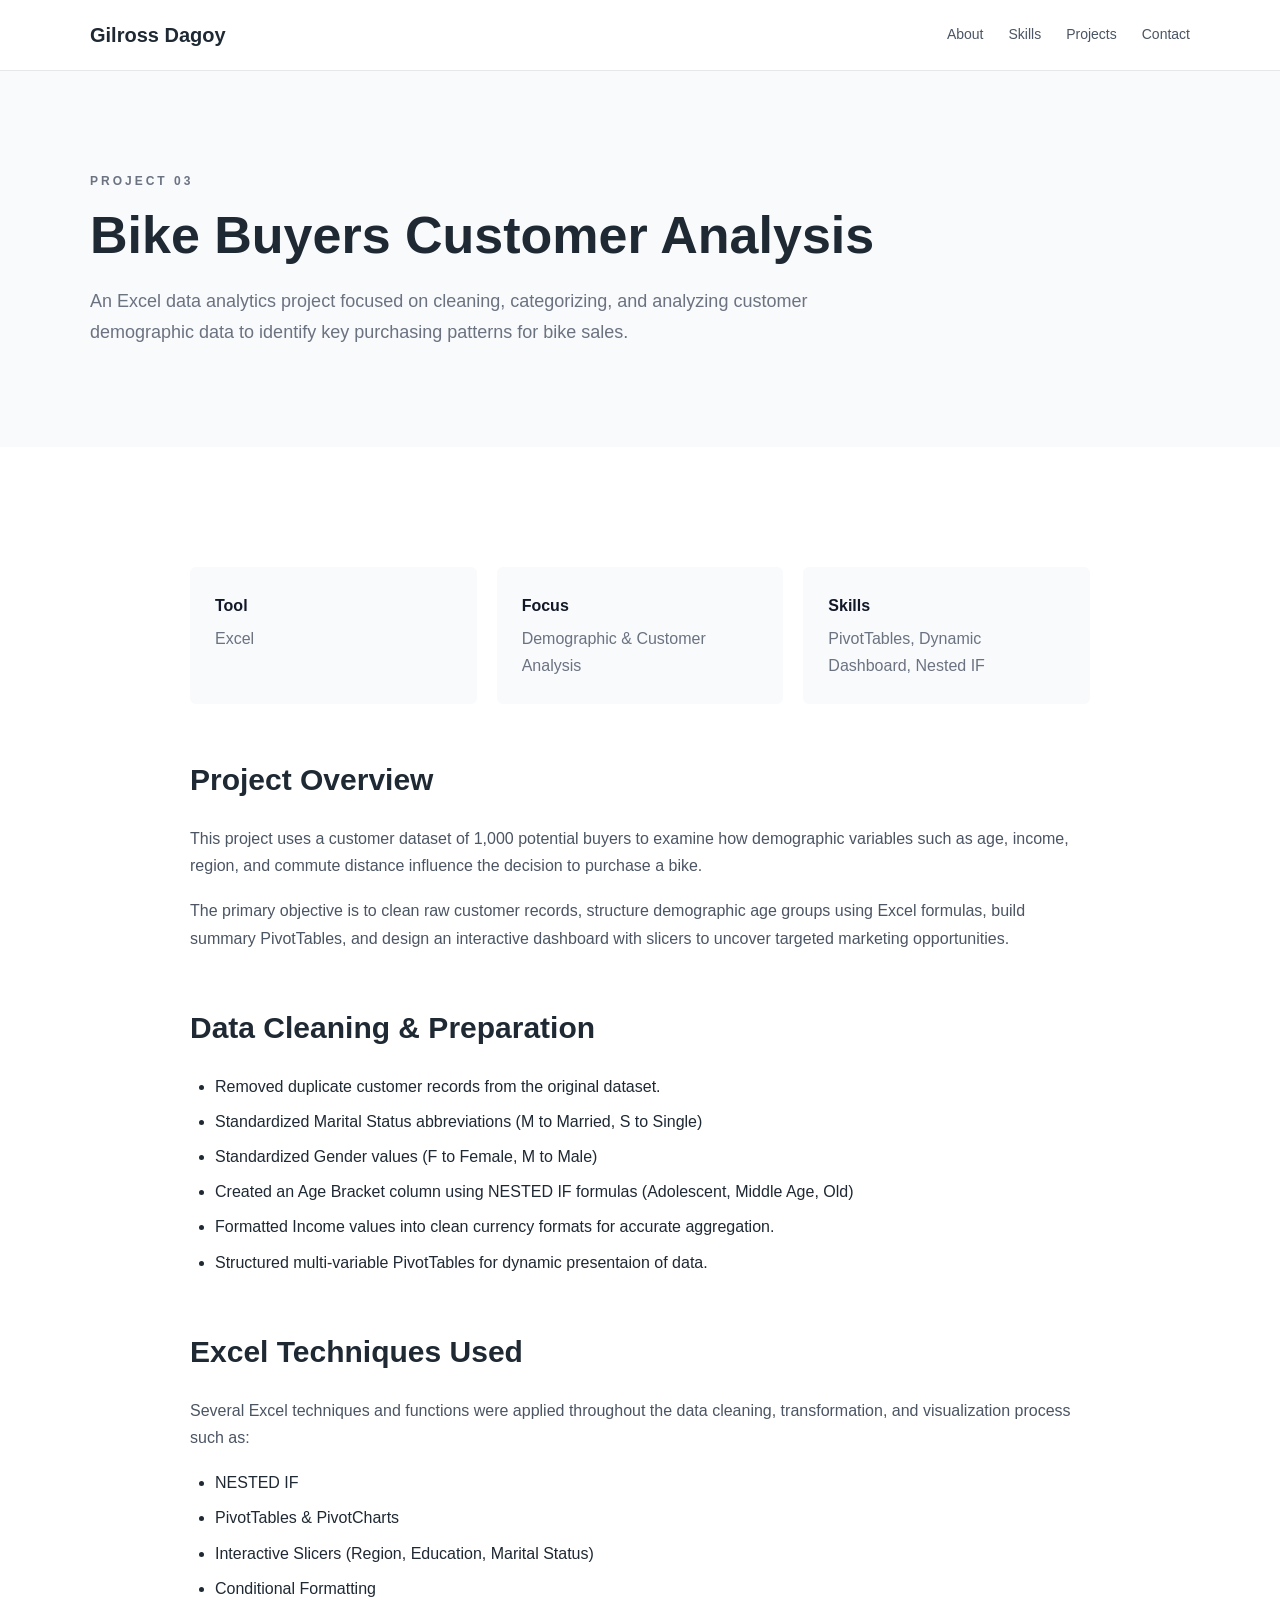
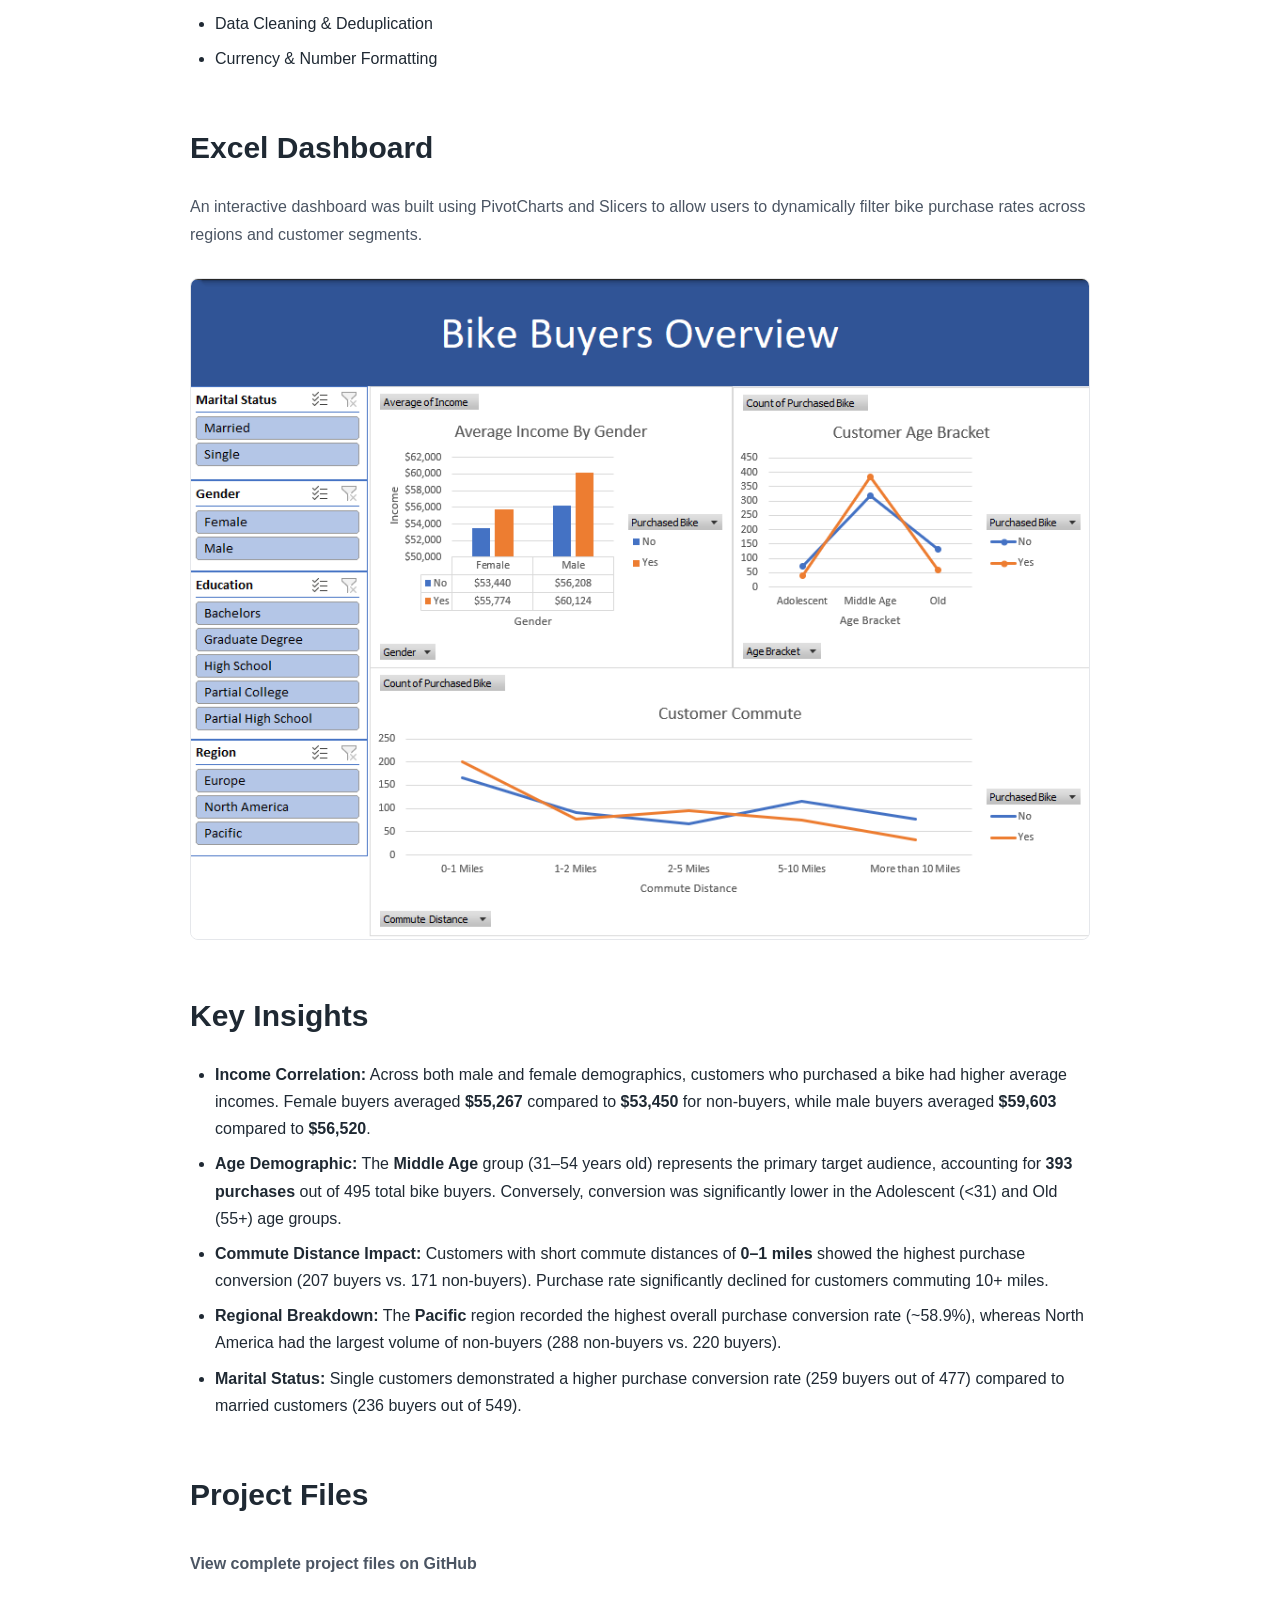
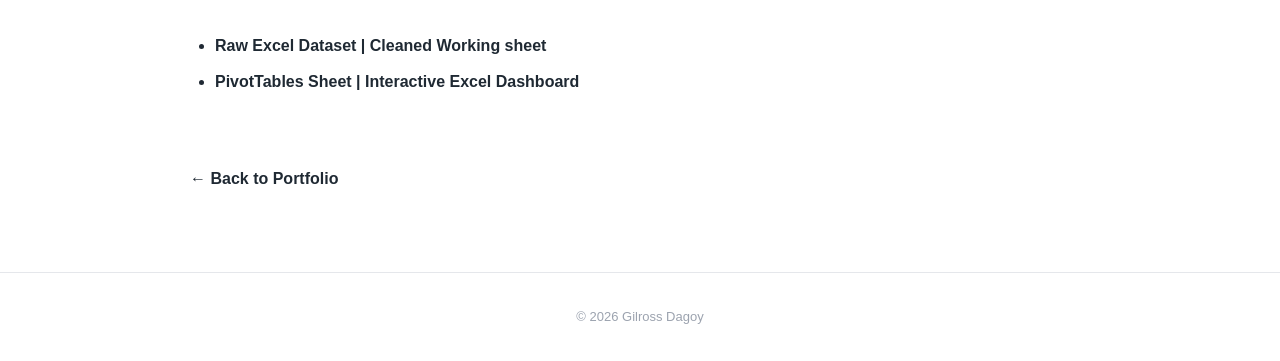
==== commit 58493778: "Correct 'IFS' to 'IF' in analysis document" ====
--- a/projects/bike-buyers-analysis.html
+++ b/projects/bike-buyers-analysis.html
@@ -112,7 +112,7 @@
             <strong>Skills</strong>
 
             <span>
-                PivotTables, Dynamic Dashboard, Nested IFS
+                PivotTables, Dynamic Dashboard, Nested IF
             </span>
 
         </div>
@@ -167,7 +167,7 @@
         </li>
 
         <li>
-            Created an Age Bracket column using NESTED IFS formulas (Adolescent, Middle Age, Old)
+            Created an Age Bracket column using NESTED IF formulas (Adolescent, Middle Age, Old)
         </li>
 
         <li>
@@ -198,7 +198,7 @@
     <ul>
 
         <li>
-            NESTED IFS / IFS Functions
+            NESTED IF
         </li>
 
         <li>
